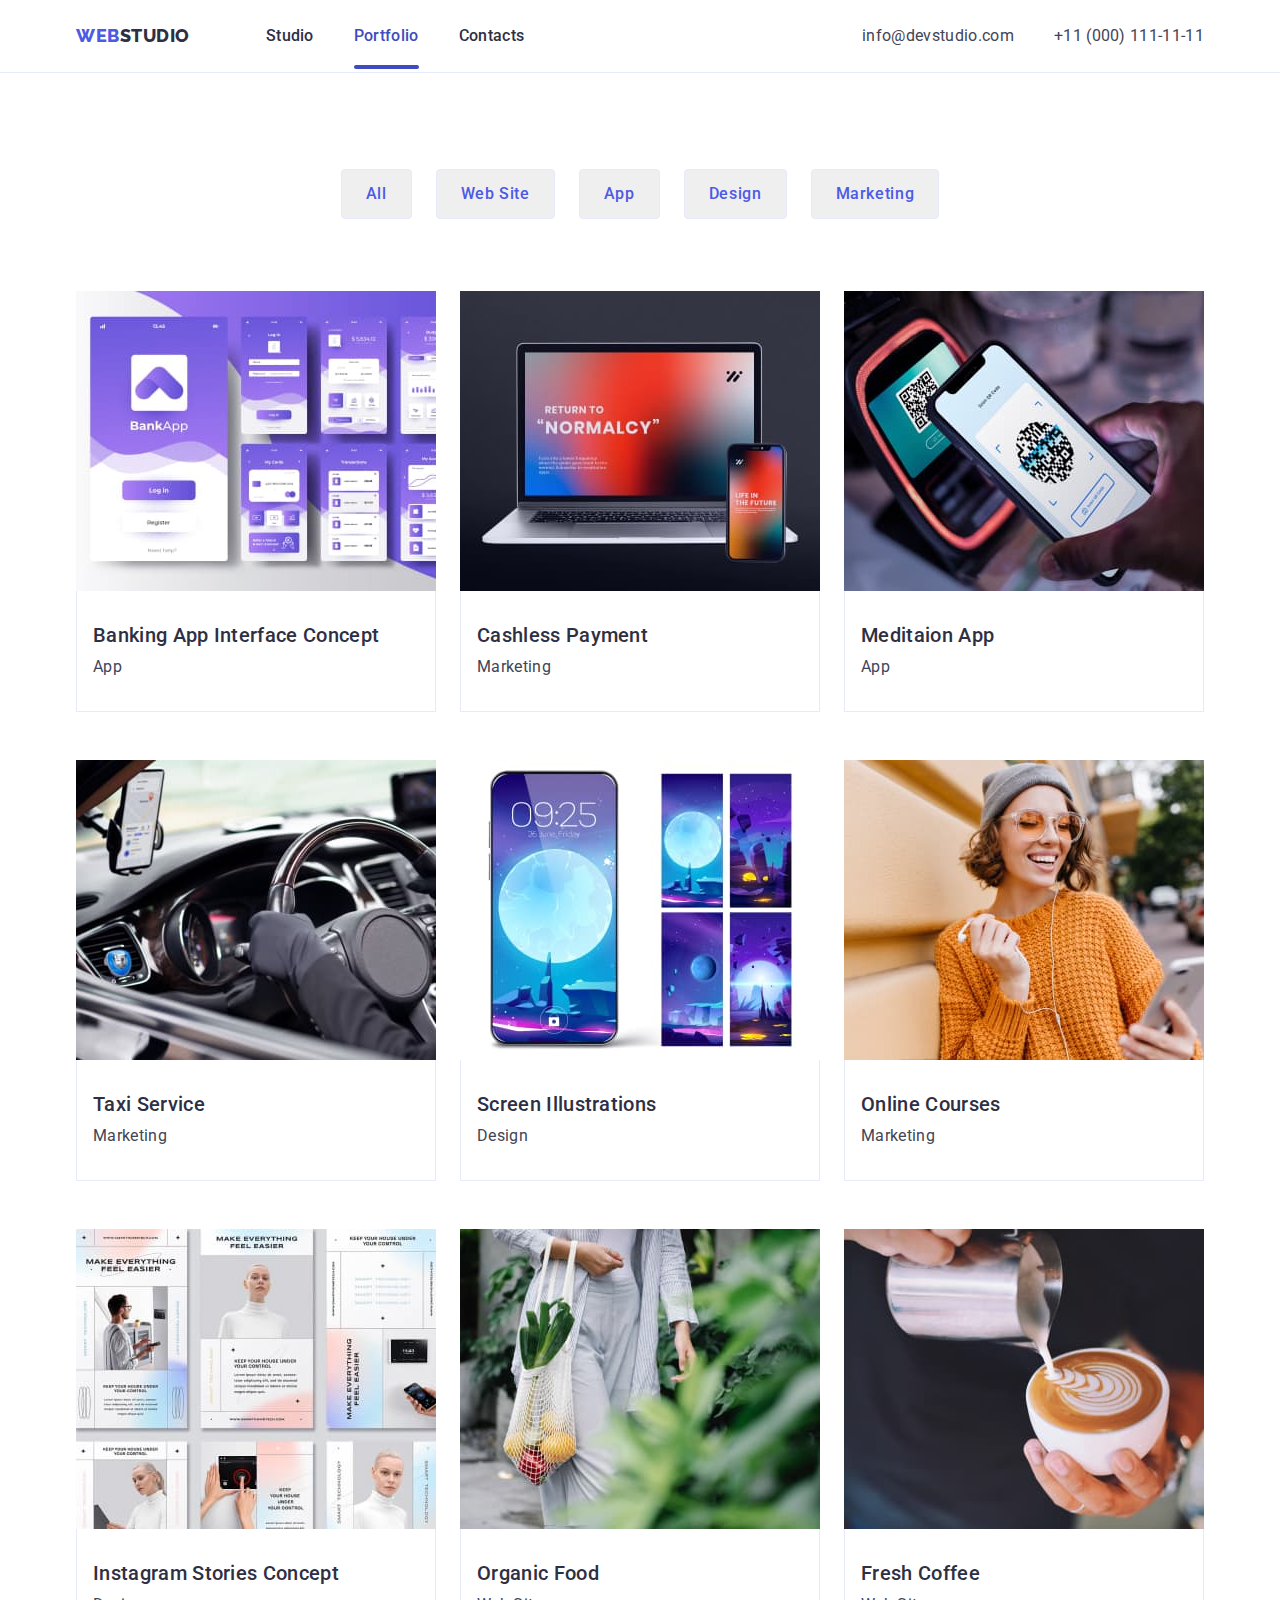
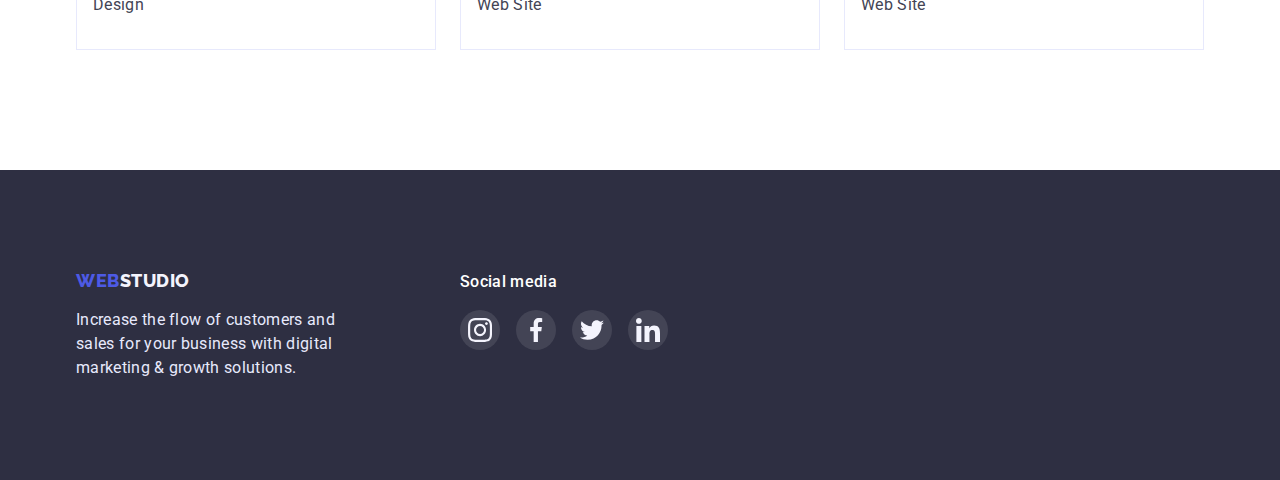
==== portfolio.html @ d283d5fe "Initial commit" ====
<!DOCTYPE html>
<html lang="en">
  <head>
    <meta charset="UTF-8" />
    <meta http-equiv="X-UA-Compatible" content="IE=edge" />
    <meta name="viewport" content="width=device-width, initial-scale=1.0" />
    <title>portfolio</title>

    <link
      rel="stylesheet"
      href="https://cdn.jsdelivr.net/npm/modern-normalize@1.1.0/modern-normalize.min.css"
    />

    <link rel="preconnect" href="https://fonts.googleapis.com" />
    <link rel="preconnect" href="https://fonts.gstatic.com" crossorigin />
    <link
      href="https://fonts.googleapis.com/css2?family=Raleway:wght@800&family=Roboto:wght@400;500;700&display=swap"
      rel="stylesheet"
    />

    <link rel="stylesheet" href="./CSS/styles.css" />
  </head>

  <body>
    <!-- Header-->
    <header class="page-header">
      <div class="container header-conteiner">
        <nav class="navigation">
          <a class="logo link" href="./index.html">
            <span class="web">Web</span><span class="studio">Studio </span>
          </a>
          <ul class="menu list">
            <li class="menu-item">
              <a class="menu-link link" href="./index.html"> Studio</a>
            </li>
            <li class="menu-item">
              <a class="menu-link link current" href="./portfolio.html"
                >Portfolio</a
              >
            </li>
            <li class="menu-item">
              <a class="menu-link link" href="">Contacts</a>
            </li>
          </ul>
        </nav>

        <ul class="contacts list">
          <li class="contacts-item">
            <a class="contacts-link link" href="mailto:info@devstudio.com"
              >info@devstudio.com</a
            >
          </li>
          <li class="contacts-item">
            <a class="contacts-link link" href="tel:+110001111111"
              >+11 (000) 111-11-11</a
            >
          </li>
        </ul>
      </div>
    </header>
    <main>
      <section class="section filters">
        <div class="container">
          <h1 hidden class="visually-hidden">Filters</h1>
          <ul class="list filters-list">
            <li class="filters-item">
              <button type="button" class="filters-button">All</button>
            </li>
            <li class="filters-item">
              <button type="button" class="filters-button">Web Site</button>
            </li>
            <li class="filters-item">
              <button type="button" class="filters-button">App</button>
            </li>
            <li class="filters-item">
              <button type="button" class="filters-button">Design</button>
            </li>
            <li class="filters-item">
              <button type="button" class="filters-button">Marketing</button>
            </li>
          </ul>

          <ul class="list projects-menu-list">
            <li class="projects-meny-item">
              <a class="project-menu-link" href="">
                <div class="project-list-img-wraper">
                  <img
                    src="./images/row1-pj1.jpg"
                    alt="#"
                    width="360"
                    height="300"
                  />
                  <p class="projects-overlay">
                    14 Stylish and User-Friendly App Design Concepts · Task
                    Manager App · Calorie Tracker App · Exotic Fruit Ecommerce
                    App · Cloud Storage App
                  </p>
                </div>

                <div class="project-menu-text-box">
                  <h3 class="projects-menu-headers">
                    Banking App Interface Concept
                  </h3>
                  <p class="project-menu-text">App</p>
                </div>
              </a>
            </li>
            <li class="projects-meny-item">
              <a class="project-menu-link" href="">
                <div class="project-list-img-wraper">
                  <img
                    src="./images/row1-pj2.jpg"
                    alt="#"
                    width="360"
                    height="300"
                  />
                  <p class="projects-overlay">
                    14 Stylish and User-Friendly App Design Concepts · Task
                    Manager App · Calorie Tracker App · Exotic Fruit Ecommerce
                    App · Cloud Storage App
                  </p>
                </div>

                <div class="project-menu-text-box">
                  <h3 class="projects-menu-headers">Cashless Payment</h3>
                  <p class="project-menu-text">Marketing</p>
                </div>
              </a>
            </li>
            <li class="projects-meny-item">
              <a class="project-menu-link" href="">
                <div class="project-list-img-wraper">
                  <img
                    src="./images/row1-pj3.jpg"
                    alt="#"
                    width="360"
                    height="300"
                  />
                  <p class="projects-overlay">
                    14 Stylish and User-Friendly App Design Concepts · Task
                    Manager App · Calorie Tracker App · Exotic Fruit Ecommerce
                    App · Cloud Storage App
                  </p>
                </div>

                <div class="project-menu-text-box">
                  <h3 class="projects-menu-headers">Meditaion App</h3>
                  <p class="project-menu-text">App</p>
                </div>
              </a>
            </li>
            <li class="projects-meny-item">
              <a class="project-menu-link" href="">
                <div class="project-list-img-wraper">
                  <img
                    src="./images/row2-pj1.jpg"
                    alt="#"
                    width="360"
                    height="300"
                  />
                  <p class="projects-overlay">
                    14 Stylish and User-Friendly App Design Concepts · Task
                    Manager App · Calorie Tracker App · Exotic Fruit Ecommerce
                    App · Cloud Storage App
                  </p>
                </div>

                <div class="project-menu-text-box">
                  <h3 class="projects-menu-headers">Taxi Service</h3>
                  <p class="project-menu-text">Marketing</p>
                </div>
              </a>
            </li>
            <li class="projects-meny-item">
              <a class="project-menu-link" href="">
                <div class="project-list-img-wraper">
                  <img
                    src="./images/row2-pj2.jpg"
                    alt="#"
                    width="360"
                    height="300"
                  />
                  <p class="projects-overlay">
                    14 Stylish and User-Friendly App Design Concepts · Task
                    Manager App · Calorie Tracker App · Exotic Fruit Ecommerce
                    App · Cloud Storage App
                  </p>
                </div>

                <div class="project-menu-text-box">
                  <h3 class="projects-menu-headers">Screen Illustrations</h3>
                  <p class="project-menu-text">Design</p>
                </div>
              </a>
            </li>
            <li class="projects-meny-item">
              <a class="project-menu-link" href="">
                <div class="project-list-img-wraper">
                  <img
                    src="./images/row2-pj3.jpg"
                    alt="#"
                    width="360"
                    height="300"
                  />
                  <p class="projects-overlay">
                    14 Stylish and User-Friendly App Design Concepts · Task
                    Manager App · Calorie Tracker App · Exotic Fruit Ecommerce
                    App · Cloud Storage App
                  </p>
                </div>

                <div class="project-menu-text-box">
                  <h3 class="projects-menu-headers">Online Courses</h3>
                  <p class="project-menu-text">Marketing</p>
                </div>
              </a>
            </li>
            <li class="projects-meny-item">
              <a class="project-menu-link" href="">
                <div class="project-list-img-wraper">
                  <img
                    src="./images/row3-pj1.jpg"
                    alt="#"
                    width="360"
                    height="300"
                  />
                  <p class="projects-overlay">
                    14 Stylish and User-Friendly App Design Concepts · Task
                    Manager App · Calorie Tracker App · Exotic Fruit Ecommerce
                    App · Cloud Storage App
                  </p>
                </div>

                <div class="project-menu-text-box">
                  <h3 class="projects-menu-headers">
                    Instagram Stories Concept
                  </h3>
                  <p class="project-menu-text">Design</p>
                </div>
              </a>
            </li>
            <li class="projects-meny-item">
              <a class="project-menu-link" href="">
                <div class="project-list-img-wraper">
                  <img
                    src="./images/row3-pj2.jpg"
                    alt="#"
                    width="360"
                    height="300"
                  />
                  <p class="projects-overlay">
                    14 Stylish and User-Friendly App Design Concepts · Task
                    Manager App · Calorie Tracker App · Exotic Fruit Ecommerce
                    App · Cloud Storage App
                  </p>
                </div>

                <div class="project-menu-text-box">
                  <h3 class="projects-menu-headers">Organic Food</h3>
                  <p class="project-menu-text">Web Site</p>
                </div>
              </a>
            </li>
            <li class="projects-meny-item">
              <a class="project-menu-link" href="">
                <div class="project-list-img-wraper">
                  <img
                    src="./images/row3-pj3.jpg"
                    alt="#"
                    width="360"
                    height="300"
                  />
                  <p class="projects-overlay">
                    14 Stylish and User-Friendly App Design Concepts · Task
                    Manager App · Calorie Tracker App · Exotic Fruit Ecommerce
                    App · Cloud Storage App
                  </p>
                </div>

                <div class="project-menu-text-box">
                  <h3 class="projects-menu-headers">Fresh Coffee</h3>
                  <p class="project-menu-text">Web Site</p>
                </div>
              </a>
            </li>
          </ul>
        </div>
      </section>
    </main>
    <!--Footer-->
    <footer class="footer">
      <div class="container footer-container">
        <div class="footer-text">
          <a class="logo-footer link" href="./index.html">
            <span class="web-footer">Web</span
            ><span class="studio-footer">Studio </span>
          </a>
          <p class="footer-text">
            Increase the flow of customers and sales for your business with
            digital marketing & growth solutions.
          </p>
        </div>
        <div class="footer-social">
          <h3 class="footer-header">Social media</h3>
          <ul class="footer-social-list list">
            <li class="footer-social-item">
              <a class="footer-social-link link" href=""
                ><svg class="footer-social-icon" width="24" height="24">
                  <use href="./images/icons.svg#icon-instagram"></use>
                </svg>
              </a>
            </li>
            <li class="footer-social-item">
              <a class="footer-social-link link" href=""
                ><svg class="footer-social-icon" width="24" height="24">
                  <use href="./images/icons.svg#icon-facebook"></use>
                </svg>
              </a>
            </li>
            <li class="footer-social-item">
              <a class="footer-social-link link" href=""
                ><svg class="footer-social-icon" width="24" height="24">
                  <use href="./images/icons.svg#icon-twitter"></use>
                </svg>
              </a>
            </li>
            <li class="footer-social-item">
              <a class="footer-social-link link" href=""
                ><svg class="footer-social-icon" width="24" height="24">
                  <use href="./images/icons.svg#icon-linkedin"></use>
                </svg>
              </a>
            </li>
          </ul>
        </div>
      </div>
    </footer>
  </body>
</html>
---- CSS/styles.css ----
/* Body Studio*/
:root {
  --primary-text-color: #434455;
  --title-text-color: #2e2f42;
  --hover-focus-color: #404bbf;
  --transition-time: 250ms cubic-bezier(0.4, 0, 0.2, 1);
}

h1,
h2,
h3,
h4,
p {
  margin: 0 auto;
}

ul {
  margin: 0;
  padding: 0;
}
img {
  display: block;
}

body {
  font-family: "Roboto", sans-serif;
  font-style: normal;
  color: var(--primary-text-color);
  font-weight: 400;
  font-size: 16px;
  line-height: 1.5;
  letter-spacing: 0.02em;
  max-width: 1440px;
}
.container {
  width: 1158px;
  margin: 0 auto;
  padding-left: 15px;
  padding-right: 15px;
}
.section {
  padding-bottom: 120px;
}

.list {
  list-style: none;
}
.link {
  text-decoration: none;
  transition: color var(--transition-time);
}
.link:hover,
.link:focus {
  color: var(--hover-focus-color);
}

/* Header*/
.page-header {
  padding: 24px 0;
  border-bottom: 1px solid #e7e9fc;
}
.header-conteiner {
  display: flex;
}
.navigation {
  display: flex;
  flex-direction: row;
  align-items: flex-start;
  padding: 0px;
}
.logo {
  font-family: "Raleway", sans-serif;
  font-weight: 800;
  font-size: 18px;
  line-height: 1.3;
  display: flex;
  align-items: center;
  letter-spacing: 0.03em;
  text-transform: uppercase;
  margin-right: 76px;
}
.web {
  color: #4d5ae5;
}
.studio {
  color: var(--title-text-color);
}

.menu-link {
  padding: 24px 0;
  position: relative;
  font-weight: 500;
  color: var(--title-text-color);
}
.current {
  color: var(--hover-focus-color);
}
.current::after {
  content: "";
  display: block;
  position: absolute;
  width: 100%;
  height: 4px;
  bottom: 0;
  left: 0;

  background-color: var(--hover-focus-color);

  border-radius: 2px;
}
.menu {
  display: flex;
  gap: 40px;
}
.contacts {
  display: flex;
  gap: 40px;
  margin-left: auto;
}
.contacts-link {
  color: var(--primary-text-color);
}
/* Hero section*/
.hero-section {
  background: #2e2f42;
  align-items: center;
  text-align: center;
  padding: 188px 0;
  flex-grow: 1;
  background-image: linear-gradient(
      rgba(46, 47, 66, 0.7),
      rgba(46, 47, 66, 0.7)
    ),
    url(../images/people-office1.jpg);
  background-repeat: no-repeat;
  background-position: center;
}
.hero-title {
  font-weight: 700;
  font-size: 56px;
  line-height: 1.1;
  letter-spacing: 0.02em;
  color: #ffffff;

  width: 496px;
  margin-bottom: 48px;
}

.hero-button:hover,
.hero-button:focus {
  background-color: var(--hover-focus-color);
}
.hero-button {
  display: block;
  font-weight: 500;
  font-size: 16px;
  line-height: 1.5;
  font-family: inherit;
  letter-spacing: 0.04em;
  color: #ffffff;
  cursor: pointer;
  background: #636de0;

  box-shadow: 0px 4px 4px rgba(0, 0, 0, 0.15);
  border-radius: 4px;
  padding: 16px 32px;
  margin: 48px auto 0 auto;
  transition: background-color var(--transition-time);
}

/* About section*/
.visually-hidden {
  position: absolute;
  top: -150;
  z-index: -100;
  width: 0;
  height: 0;
  opacity: 0;
  visibility: hidden;
  user-select: none;
  cursor: none;
  margin: 0;
  padding: 0;
  overflow: hidden;
  border: none;
  outline: none;
  white-space: nowrap;
}
.about {
  padding-top: 120px;
}
.about-list {
  display: flex;
  flex-direction: row;
  gap: 24px;
}
.about-item {
  max-width: 264px;
}
.about-item-icon {
  display: flex;

  justify-content: center;
  align-items: center;

  height: 112px;
  background: #f4f4fd;
  border-radius: 4px;
  margin-bottom: 8px;
}

.about-header {
  font-weight: 500;
  font-size: 20px;
  line-height: 1.2;
  color: var(--title-text-color);
  margin-bottom: 8px;
}

/*Products section*/

.prod-sect-header {
  font-weight: 700;
  font-size: 36px;
  line-height: 1.1;
  letter-spacing: 0.02em;
  text-transform: capitalize;
  text-align: center;
  margin-bottom: 72px;
}
.prod-sect-list {
  display: flex;
  flex-direction: row;
  gap: 24px;
}
.prod-sect-item {
  width: calc((100%-48px) / 3);
}

/*Our team*/
.team-section {
  padding-top: 120px;
}
.team-header {
  font-weight: 700;
  font-size: 36px;
  line-height: 1.1;
  letter-spacing: 0.02em;
  text-transform: capitalize;
  text-align: center;
  margin-bottom: 72px;
}
.team-list {
  display: flex;
  flex-direction: row;
  gap: 24px;
}
.team-item {
  text-align: center;
  width: calc((100% - 72px) / 4);
  background: #ffffff;
  box-shadow: 0px 1px 6px rgba(46, 47, 66, 0.08),
    0px 1px 1px rgba(46, 47, 66, 0.16), 0px 2px 1px rgba(46, 47, 66, 0.08);
  border-radius: 0px 0px 4px 4px;
}
.team-section {
  background-color: #f4f4fd;
}
.team-sect-text {
  padding: 32px 16px;
}
.team-name {
  font-weight: 500;
  font-size: 20px;
  line-height: 1.2;
  color: var(--title-text-color);
  margin-bottom: 8px;
}
.team-position {
  margin-bottom: 8px;
}
.team-social-list {
  display: flex;
  justify-content: center;
  gap: 24px;
}
.team-social-item {
  width: 40px;
  height: 40px;
  transition: background-color var(--transition-time);
}
.team-social-link {
  display: flex;
  justify-content: center;
  align-items: center;
  width: 100%;
  height: 100%;
  border-radius: 50%;
  background-color: #4d5ae5;
  transition: background-color var(--transition-time);
}
.team-social-item :hover,
.team-social-item:focus {
  background-color: #404bbf;
}
/* Costumers*/
.costumers-section {
  padding-top: 130px;
}
.costumers-header {
  font-weight: 700;
  font-size: 36px;
  line-height: 1.1;
  letter-spacing: 0.02em;
  text-transform: capitalize;
  box-sizing: border-box;
  text-align: center;
  margin-bottom: 72px;
}
.costumers-list {
  display: flex;
  justify-content: center;
  gap: 24px;
}
.costumers-item {
  width: 168px;
  height: 88px;
}
.costumers-link {
  display: flex;
  justify-content: center;
  align-items: center;
  width: 100%;
  height: 100%;
  fill: #8e8f99;
  border: 1px solid #8e8f99;
  border-radius: 4px;
  transition: fill var(--transition-time), border-color var(--transition-time);
}
.costumers-link:hover,
.costumers-link:focus {
  fill: #404bbf;
  border-color: #404bbf;
}

/*Footer*/

.footer {
  background: #2e2f42;
  padding: 100px 0;
}
.footer-container {
  display: flex;
}

.logo-footer {
  font-family: "Raleway", sans-serif;
  font-weight: 800;
  font-size: 18px;
  line-height: 1.2;
  display: inline-block;
  align-items: center;
  letter-spacing: 0.03em;
  text-transform: uppercase;
  margin-bottom: 16px;
}
.web-footer {
  color: #4d5ae5;
}
.studio-footer {
  color: #f4f4fd;
}
.footer-text {
  color: #e7e9fc;
  max-width: 264px;
  margin-left: 0;
}
.footer-social {
  margin-left: 120px;
}
.footer-header {
  font-style: normal;
  font-weight: 500;
  font-size: 16px;
  line-height: 1.5;
  letter-spacing: 0.02em;
  box-sizing: border-box;
  color: #ffffff;
  margin-bottom: 16px;
}
.footer-social-list {
  display: flex;
  justify-content: center;
  gap: 16px;
}
.footer-social-item {
  width: 40px;
  height: 40px;
  transition: background-color var(--transition-time);
}
.footer-social-link {
  display: flex;
  justify-content: center;
  align-items: center;
  width: 100%;
  height: 100%;
  border-radius: 50%;

  background-color: rgba(255, 255, 255, 0.1);
  transition: background-color var(--transition-time);
}
.footer-social-item :hover,
.footer-social-item:focus {
  background-color: rgba(49, 208, 170, 1);
}

/*--------- Portfolio---------*/
.filters {
  padding-top: 96px;
}
.filters-button:hover,
.filters-button:focus {
  color: #ffffff;
  background-color: var(--hover-focus-color);
  border-color: var(--hover-focus-color);
  box-shadow: 0px 3px 1px rgba(0, 0, 0, 0.1), 0px 2px 1px rgba(0, 0, 0, 0.08),
    0px 2px 2px rgba(0, 0, 0, 0.12);
}
.filters-list {
  display: flex;
  flex-direction: row;
  align-items: center;
  justify-content: center;
  padding: 0px;
  gap: 24px;
  margin-bottom: 72px;
}
.filters-button {
  display: block;
  font-weight: 500;
  font-size: 16px;
  line-height: 1.5;
  font-family: inherit;
  cursor: pointer;
  border: 1px solid #e7e9fc;
  border-radius: 4px;
  text-align: center;
  letter-spacing: 0.04em;
  color: #4d5ae5;
  padding: 12px 24px;
  transition: color var(--transition-time),
    background-color var(--transition-time), border-color var(--transition-time),
    box-shadow var(--transition-time);
}

.projects-menu-list {
  display: flex;
  flex-wrap: wrap;
  gap: 48px 24px;
}

.projects-meny-item {
  width: 360px;
  padding: 0;
}
.project-menu-link {
  text-decoration: none;
  display: block;
  transition: box-shadow var(--transition-time);
}
.project-menu-link:hover {
  box-shadow: 0px 1px 6px rgba(46, 47, 66, 0.08),
    0px 1px 1px rgba(46, 47, 66, 0.16), 0px 2px 1px rgba(46, 47, 66, 0.08);
}
.projects-menu-headers {
  font-weight: 500;
  font-size: 20px;
  line-height: 1.2;
  color: var(--title-text-color);
  margin-bottom: 8px;
}
.project-menu-text-box {
  padding: 32px 16px;
  border: 1px solid #e7e9fc;
  border-top: none;
}
.project-menu-text {
  color: var(--primary-text-color);
}
.project-list-img-wraper {
  position: relative;
  overflow: hidden;
}
.projects-overlay {
  color: #f4f4fd;
  background-color: rgba(77, 90, 229, 1);
  padding: 32px 40px;
  position: absolute;
  top: 0;
  left: 0;
  width: 100%;
  height: 100%;
  overflow: auto;
  transform: translate(0, 100%);
  transition: transform var(--transition-time);
}
.project-menu-link:hover .projects-overlay,
.project-menu-link:focus .projects-overlay {
  transform: translate(0, 0);
}

/*----- Modal----*/
.backdrop {
  position: fixed;
  z-index: 100;
  left: 0;
  top: 0;
  width: 100%;
  height: 100%;
  background-color: rgba(46, 47, 66, 0.4);
  opacity: 1;
  transition: opacity var(--transition-time), visibility var(--transition-time);
}
.backdrop.is-hidden {
  opacity: 0;
  visibility: hidden;
  pointer-events: none;
}

.modal {
  position: absolute;
  top: 50%;
  left: 50%;
  transform: translate(-50%, -50%) scale(1);
  width: 408px;
  height: 576px;
  background: #fcfcfc;
  box-shadow: 0px 1px 1px rgba(0, 0, 0, 0.14), 0px 1px 3px rgba(0, 0, 0, 0.12),
    0px 2px 1px rgba(0, 0, 0, 0.2);
  border-radius: 4px;

  transition: transform 1s linear;
}
.backdrop.backdrop.is-hidden.modal {
  transform: scale(0);
}

.modal-close-button {
  position: absolute;
  top: 24px;
  right: 24px;
  display: flex;
  justify-content: center;
  align-items: center;
  cursor: pointer;
  width: 24px;
  height: 24px;
  padding: 0;
  border-radius: 50%;
  background: #e7e9fc;
  border: 1px solid rgba(0, 0, 0, 0.1);
  transition: fill var(--transition-time),
    background-color var(--transition-time);
}
.modal-close-button:hover,
.modal-close-button:focus {
  fill: rgba(255, 255, 255, 1);
  background-color: rgba(64, 75, 191, 1);
}

/*----- Modal----*/
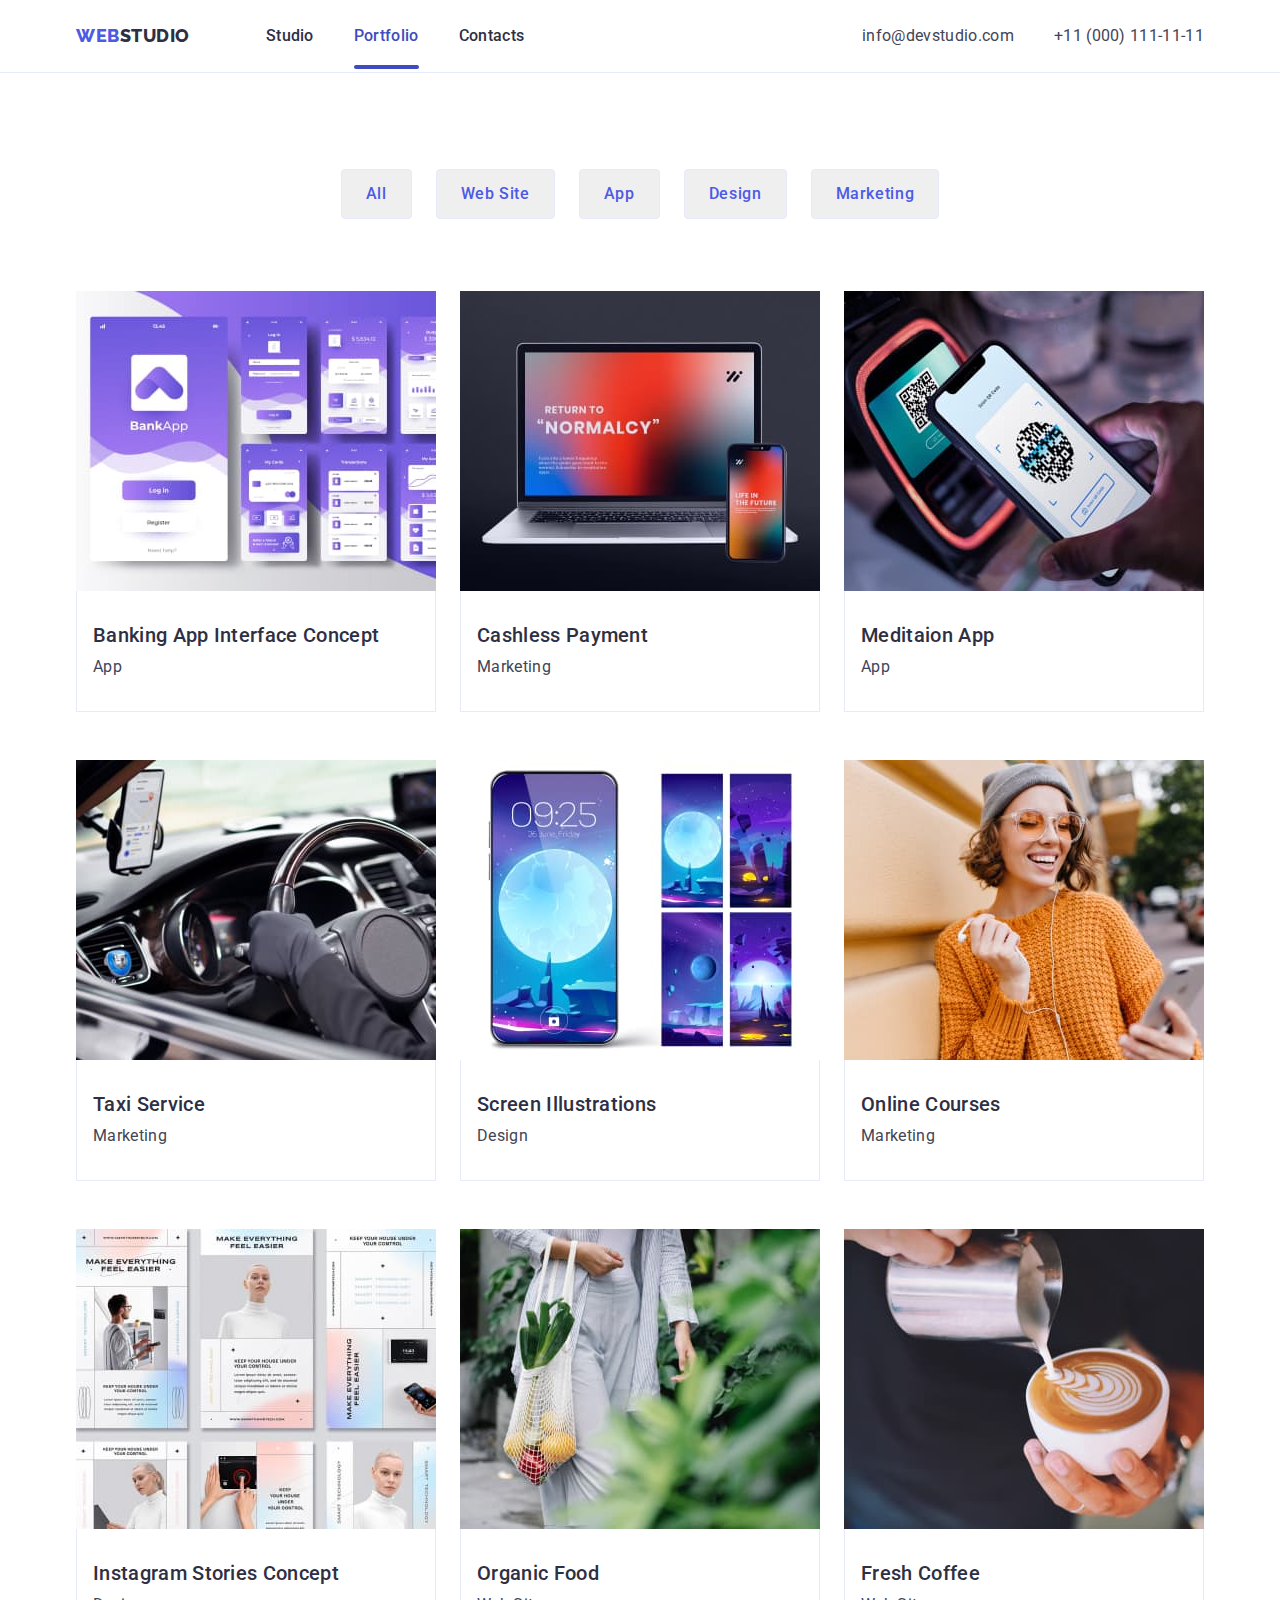
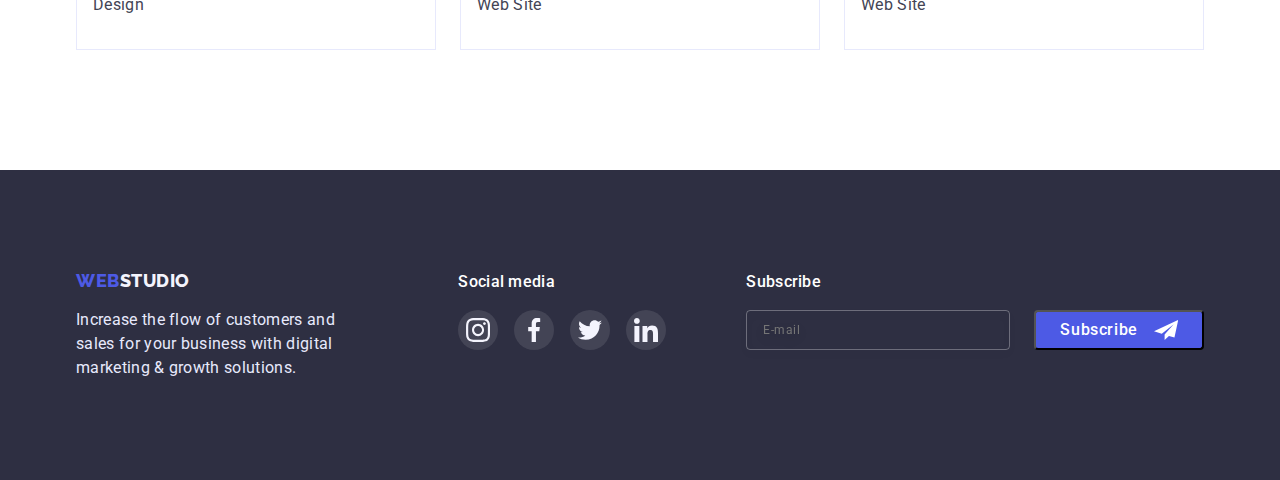
==== commit 69626e73: "допрацювання" ====
--- a/portfolio.html
+++ b/portfolio.html
@@ -333,6 +333,26 @@
             </li>
           </ul>
         </div>
+        <div class="footer-subs-wrapper">
+          <h3 class="footer-header">Subscribe</h3>
+          <form class="footer-subs-form">
+            <label class="footer-form-field">
+              <input
+                type="email"
+                name="footer_subs_email_adresses"
+                class="footer-form-input"
+                placeholder="E-mail"
+                required
+              />
+            </label>
+            <button type="submit" class="footer-subs-btn">
+              Subscribe
+              <svg class="footer-subs-icon" width="24" height="24">
+                <use href="./images/icons.svg#icon-subscribe"></use>
+              </svg>
+            </button>
+          </form>
+        </div>
       </div>
     </footer>
   </body>
--- a/CSS/styles.css
+++ b/CSS/styles.css
@@ -413,6 +413,47 @@
 .footer-social-item:focus {
   background-color: rgba(49, 208, 170, 1);
 }
+.footer-subs-wrapper {
+  margin-left: 80px;
+}
+.footer-subs-form {
+  display: flex;
+  gap: 24px;
+}
+.footer-form-input {
+  display: block;
+  font-weight: 400;
+  font-size: 12px;
+  line-height: 2;
+  letter-spacing: 0.04em;
+  color: rgba(255, 255, 255, 0.6);
+  background-color: transparent;
+  border: 1px solid rgba(255, 255, 255, 0.3);
+  filter: drop-shadow(0px 4px 4px rgba(0, 0, 0, 0.15));
+  border-radius: 4px;
+  padding: 8px 16px;
+  width: 264px;
+  height: 40px;
+}
+.footer-subs-btn {
+  display: flex;
+  gap: 16px;
+  cursor: pointer;
+  background-color: #4d5ae5;
+  border-radius: 4px;
+  height: 40px;
+  padding: 8px 24px;
+  font-weight: 500;
+  align-items: center;
+  text-align: center;
+  letter-spacing: 0.04em;
+  color: #ffffff;
+  transition: background-color var(--transition-time);
+}
+.footer-subs-btn:hover,
+.footer-subs-btn:focus {
+  background-color: var(--hover-focus-color);
+}
 
 /*--------- Portfolio---------*/
 .filters {
@@ -533,7 +574,8 @@
   left: 50%;
   transform: translate(-50%, -50%) scale(1);
   width: 408px;
-  height: 576px;
+  height: 584px;
+  padding: 72px 24px 24px;
   background: #fcfcfc;
   box-shadow: 0px 1px 1px rgba(0, 0, 0, 0.14), 0px 1px 3px rgba(0, 0, 0, 0.12),
     0px 2px 1px rgba(0, 0, 0, 0.2);
@@ -567,5 +609,128 @@
   fill: rgba(255, 255, 255, 1);
   background-color: rgba(64, 75, 191, 1);
 }
+.modal-form {
+  display: flex;
+  flex-direction: column;
+}
+.modal-text {
+  font-weight: 500;
+
+  text-align: center;
+
+  color: var(--title-text-color);
+  margin-bottom: 16px;
+}
+.modal-form-field {
+  margin-bottom: 8px;
+}
+.modal-coments-field {
+  margin-bottom: 16px;
+}
+.modal-form-input-desc {
+  display: block;
+  font-size: 12px;
+  line-height: 1.16;
+  letter-spacing: 0.01em;
+  color: #8e8f99;
+  margin-bottom: 4px;
+}
+.modal-form-input-wrapper {
+  display: block;
+  position: relative;
+}
+.modal-form-input {
+  width: 100%;
+  height: 40px;
+  border: 1px solid rgba(33, 33, 33, 0.2);
+  border-radius: 4px;
+  padding-left: 38px;
+  transition: border-color var(--transition-time);
+}
+.modal-form-input:focus {
+  outline: none;
+  border-color: #4d5ae5;
+}
+.modal-form-input-icon {
+  display: block;
+  position: absolute;
+  top: 50%;
+  left: 16px;
+  transform: translate(0, -50%);
+  transition: fill var(--transition-time);
+}
+.modal-form-input:focus + .modal-form-input-icon {
+  fill: #4d5ae5;
+}
+.modal-form-message {
+  display: block;
+  width: 100%;
+  height: 120px;
+  resize: none;
+  border: 1px solid rgba(33, 33, 33, 0.2);
+  border-radius: 4px;
+  padding: 8px 16px;
+  transition: border-color var(--transition-time);
+}
+.modal-form-message::placeholder {
+  font-size: 12px;
+  line-height: 1.16;
+  letter-spacing: 0.04em;
+  color: rgba(117, 117, 117, 0.5);
+}
+.modal-form-message:focus {
+  outline: none;
+  border-color: #4d5ae5;
+}
+.modal-form-check-desc::before {
+  content: "";
+  display: block;
+  width: 16px;
+  height: 16px;
+  border: 1.25px solid var(--title-text-color);
+  border-radius: 2px;
+  cursor: pointer;
+  margin-right: 8px;
+}
+.modal-form-check-desc {
+  display: flex;
+  align-items: center;
+  margin-bottom: 24px;
+  font-size: 12px;
+  line-height: 1.16;
+  letter-spacing: 0.04em;
+  color: #757575;
+}
+.modal-form-check:checked + .modal-form-check-desc::before {
+  background-color: var(--hover-focus-color);
+  background-image: url(../images/checked-icon.svg);
+  background-repeat: no-repeat;
+  background-position: center;
+}
+.modal-form-check:focus + .modal-form-check-desc::before {
+  outline: none;
+  border-color: #4d5ae5;
+}
+.modal-form-submit {
+  align-self: center;
+  font-weight: 500;
+  font-size: 16px;
+  line-height: 1.5;
+  text-align: center;
+  letter-spacing: 0.04em;
+  color: #ffffff;
+  width: 169px;
+  background: #4d5ae5;
+  box-shadow: 0px 4px 4px rgba(0, 0, 0, 0.15);
+  border-radius: 4px;
+  cursor: pointer;
+  padding: 16px 32px;
+
+  transition: background-color var(--transition-time);
+}
+.modal-form-submit:hover,
+.modal-form-submit:focus {
+  background-color: var(--hover-focus-color);
+}
 
 /*----- Modal----*/
